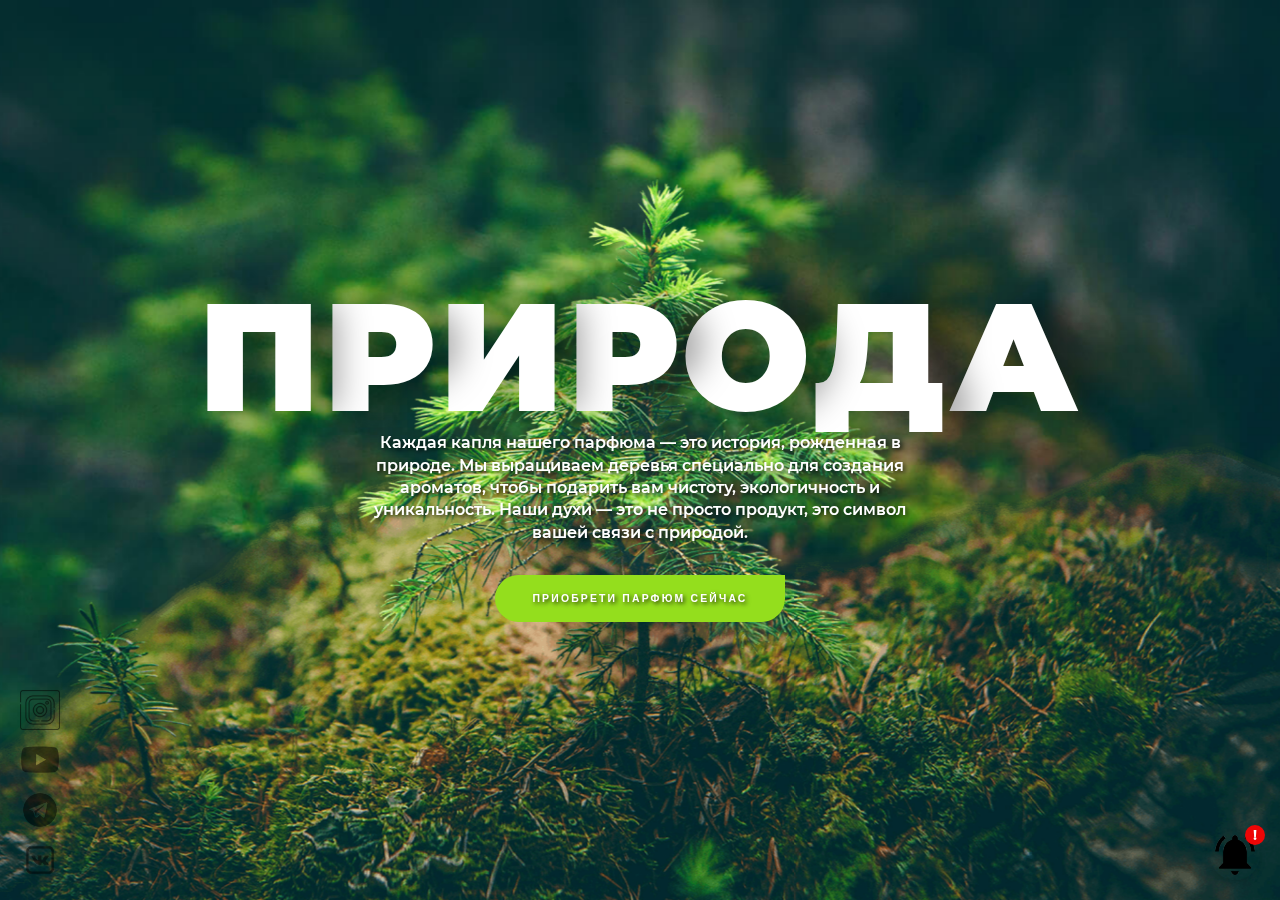
==== kurs/html/about.html @ 168da492 "2" ====
<!DOCTYPE html>
<html lang="en">
<head>
	<meta charset="UTF-8">
	<meta name="viewport" content="width=device-width, initial-scale=1.0">
	<title>Document</title>

	<script src="libs/btn/anim-menu-btn.min.js" defer></script>
	<link rel="stylesheet" href="libs/swiper/swiper-bundle.min.css">
	<script src="libs/swiper/swiper-bundle.min.js" defer></script>

	<link rel="stylesheet" href="css/main.css">
	<script src="js/app.js" defer></script>
</head>
<body>
	<div class="swiper slider">
		<div class="slider-ui">
			<div class="container header-wrapper">
				<div class="top-line">
					<div class="row">
						<div class="col col--left">
							<a href="#" class="logo">
								
							</a>
						</div>
						<div class="col col--center col--right col--lead">
							<nav class="main-menu">
								<ul>
									<li><a href="index.html">Главная</a></li>
									<li><a href="assortment.html">Ассортимент</a></li>
									<li><a href="about.html">О нас</a></li>
									<li><a href="contacts.html">Контакты</a></li>
									<li><a href="cart.html">Корзина</a></li>
								</ul>
							</nav>
						</div>
						
					</div>
				</div>
				<div class="header-content">
					<div class="header-content__slide active">
						<h1 class="letters">Природа</h1>
						<div class="header-content__info">
							<p>Каждая капля нашего парфюма — это история, рожденная в природе. Мы выращиваем деревья специально для создания ароматов, чтобы подарить вам чистоту, экологичность и уникальность. Наши духи — это не просто продукт, это символ вашей связи с природой.</p><br>
							<button class="button button--main" onclick="location.href='assortment.html'">Приобрети парфюм сейчас</button>
						</div>
					</div>
					<div class="header-content__slide">
						<h1 class="letters">Жизнь</h1>
						<div class="header-content__info">
							<p>Выбирая нас, вы выбираете не только аромат, но и будущее. С каждым приобретением вы поддерживаете высадку новых деревьев, которые становятся источником вдохновения и ингредиентов для наших духов.</p><br>
							<button class="button button--main" onclick="location.href='assortment.html'">Приобрети парфюм сейчас</button>
						</div>
					</div>
					<div class="header-content__slide">
						<h1 class="letters">Гармония</h1>
						<div class="header-content__info">
							<p>Выберите свой индивидуальный аромат, рожденный в гармонии с природой. Пусть каждый день наполняется нотами свежести, древесной теплотой и цветочной нежностью, которые будут сопровождать вас, куда бы вы ни отправились.</p><br>
							<button class="button button--main" onclick="location.href='assortment.html'">Приобрети парфюм сейчас</button>
						</div>
					</div>
				</div>
				<div class="header-bottom"></div>
			</div>
		</div>
		<div class="swiper-wrapper">
			<div class="swiper-slide slider__item">
				<div class="slider__layer" data-swiper-parallax="35%" style="background-image: url(img/slides/slide-1-layer-back.jpg);"></div>
				<div class="slider__layer" data-swiper-parallax="25%" style="background-image: url(img/slides/slide-1-layer-middle.png);"></div>
				<div class="slider__layer" data-swiper-parallax="14%" style="background-image: url(img/slides/slide-1-layer-front.png);"></div>
			</div>
			<div class="swiper-slide slider__item">
				<div class="slider__layer" data-swiper-parallax="35%" style="background-image: url(img/slides/slide-2-layer-back.jpg);"></div>
				<div class="slider__layer" data-swiper-parallax="25%" style="background-image: url(img/slides/slide-2-layer-middle.png);"></div>
				<div class="slider__layer" data-swiper-parallax="14%" style="background-image: url(img/slides/slide-2-layer-front.png);"></div>
			</div>
			<div class="swiper-slide slider__item">
				<div class="slider__layer" data-swiper-parallax="35%" style="background-image: url(img/slides/slide-3-layer-back.jpg);"></div>
				<div class="slider__layer" data-swiper-parallax="25%" style="background-image: url(img/slides/slide-3-layer-middle.png);"></div>
				<div class="slider__layer" data-swiper-parallax="14%" style="background-image: url(img/slides/slide-3-layer-front.png);"></div>
			</div>
		</div>
	</div>
<div class="notification-icon">
    <div class="icon">
		<img src="notification.png" alt="Уведомления" class="notification-image">
      <span class="notification-count">!</span>
    </div>
    <div class="notification-menu">
      <ul>
        <li><span class="list-number">1</span>Распродажа</li>
        <li><span class="list-number">2</span>Промокод</li>
        <li><span class="list-number">3</span>Скидки</li>
      </ul>
    </div>
  </div>
  <div class="social-links">
	<a href="https://www.instagram.com" target="_blank" class="social-icon">
	  <img src="instagram.png">
	</a>
	<a href="https://www.youtube.com" target="_blank" class="social-icon">
	  <img src="youtube.png">
	</a>
	<a href="https://t.me" target="_blank" class="social-icon">
	  <img src="telegram.png">
	</a>
	<a href="https://vk.com" target="_blank" class="social-icon">
	  <img src="vk.png">
	</a>
  </div>
  
</body>
</html>
---- kurs/html/css/main.css ----
@import '../libs/btn/anim-menu-btn.css';

@import '../css/vars.css';
@import '../css/grid.css';
/* Контейнер логотипа и текста */
.logo-container {
	display: flex; /* Включаем flexbox для горизонтального размещения */
	align-items: left; /* Выравниваем логотип и текст по вертикали */
	gap: 10px; /* Задаем расстояние между логотипом и текстом */
  }
  
  /* Логотип */
  .main-logo {
	max-height: 100px; /* Задаем максимальную высоту логотипа */
	width: auto; /* Сохраняем пропорции изображения */
  }
  
  /* Текст справа от логотипа */
  .logo-text {
	font-size: 24px; /* Размер шрифта текста */
	font-weight: bold; /* Жирный текст */
	color: #ffffff; /* Цвет текста */
  }
  
* {
	margin: 0;
	padding: 0;
	box-sizing: border-box;
}
.top-line {
    display: flex;
    justify-content: space-between;
    align-items: center;
    padding: 1rem 2rem;
}

.logo {
    margin-top: 0;
}

.submenu {
    position: absolute;
    top: 1rem;
    right: 1rem;
}
h1, p, .button {
    text-shadow: 2px 2px 4px rgba(0, 0, 0, 0.75); /* Черная окантовка */
}

.letters {
    text-shadow: 3px 3px 5px rgba(0, 0, 0, 0.75); /* Более заметная окантовка для крупных букв */
}

@media (max-width: 768px) {
    .top-line {
        flex-direction: row;
        justify-content: space-between;
    }

    .logo {
        align-self: flex-start;
    }

    .submenu {
        align-self: flex-start;
    }
}

html, body {
	height: 100%;
	background-color: #2B474B;
	color: var(--white-color);
}

/* Медиазапрос для экранов шириной до 768px */
@media (max-width: 768px) {
    /* Контейнер для логотипа и меню */
    .top-line {
        display: flex;
        flex-direction: column;
        align-items: flex-start;
        padding: 1rem;
    }

    /* Логотип сверху */
    .logo {
        margin-bottom: 0.5rem;
    }

    /* Кнопка-гамбургер */
    .submenu {
        display: block;
        background: none;
        border: none;
        font-size: 1.5rem;
        color: var(--white-color);
        cursor: pointer;
    }

    /* Скрытие меню по умолчанию */
    .main-menu {
		display: flex;
		justify-content: flex-start; /* Выравниваем пункты меню влево */
		align-items: center;
		gap: 20px; /* Интервал между элементами */
		opacity: 0; /* Для анимации */
		transform: translateY(-20px);
		transition: opacity 0.3s ease, transform 0.3s ease;
		pointer-events: none;
		position: relative; /* Для контроля размещения */
	}
	

    /* Стили для пунктов меню */
    .main-menu ul {
        flex-direction: column;
        align-items: center;
        margin: 0;
        padding: 4;
        list-style: none;
    }

    .main-menu li {
        margin: 1rem 0;
    }

    /* Отображение меню, если оно активно */
    .main-menu.active {
		opacity: 1;
		transform: translateY(0);
		pointer-events: auto;
	}
}
.main-menu {
    display: flex;
    justify-content: flex-end; /* Выравнивание меню вправо */
    align-items: center;
    gap: 20px; /* Интервал между элементами меню */
    opacity: 0;
    transform: translateY(-20px);
    transition: opacity 0.3s ease, transform 0.3s ease;
    pointer-events: none;
    position: relative; /* Оставляем для правильного позиционирования */
}

.main-menu.active {
    opacity: 1;
    transform: translateY(0);
    pointer-events: auto;
}

@font-face {
	font-family: montserrat-g;
	src: url(../fonts/Montserrat-Regular.woff2);
}

@font-face {
	font-family: montserrat-g;
	src: url(../fonts/Montserrat-Bold.woff2);
	font-weight: 700;
}

@font-face {
	font-family: montserrat-g;
	src: url(../fonts/Montserrat-Black.woff2);
	font-weight: 900;
}

@font-face {
	font-family: montserrat-g;
	src: url(../fonts/Montserrat-SemiBold.woff2);
	font-weight: 600;
}

body {
	font-size: 16px;
	font-family: montserrat-g, sans-serif;
}

.slider {
	height: 100%;
}

.slider__layer {
	position: absolute;
	inset: 0;
	background-size: cover;
	background-position: center;
	will-change: transform;
}

.slider__item {
	overflow: hidden;
	transform: scale(1.25)!important;
	transition: 2s ease!important;
}

.slider__item:not(.swiper-slide-active) {
	transform: scale(1)!important;
}

.slider-ui {
	position: absolute;
	z-index: 10;
	inset: 0;
}

.top-line {
	padding: 3.2em 0;
}

.logo {
	display: block;
}

.logo img {
	display: block;
	width: 15.5em;
}

.main-menu li {
	list-style-type: none;
	display: inline-block;
}

.main-menu li > * {
	color: var(--gray-color);
	text-transform: uppercase;
	font-weight: 700;
	text-decoration: none;
	font-size: .725em;
	letter-spacing: .25em;
	position: relative;
}

.main-menu li > *::before,
.main-menu li > *::after {
	content: '';
	display: inline-block;
	height: 2px;
	background-color: var(--green-color);
	width: 11.25px;
	vertical-align: middle;
	top: -1px;
	left: -1.5px;
	position: relative;
	border-radius: 10em;
	margin: 0 7.25px;
	visibility: hidden;
}

.main-menu li.active > *,
.main-menu li:hover > * {
	color: var(--white-color);
}

.main-menu li.active > *::before,
.main-menu li:hover > *::before,
.main-menu li.active > *::after,
.main-menu li:hover > *::after {
	visibility: visible;
}

.button {
	padding: 1.05em 2.6em;
	color: var(--white-color);
	background-color: var(--green-color);
	border: 1.5px solid transparent;
	border-radius: 10em 0 10em 10em;
	font-weight: 600;
	text-decoration: none;
	letter-spacing: .21em;
	text-transform: uppercase;
	font-size: .65em;
	cursor: pointer;
}

.button--top {
	background-color: transparent;
	border-color: var(--green-color);
	margin: 0 2em 0 3em;
}

.button--main {
	margin-top: 3em;
	padding: 1.6em 3.5em;
}

.button:hover {
	background-color: var(--green-color);
}

.submenu {
	--anim-menu-btn-color: var(--gray-color);
	--anim-menu-btn-gap: .195em;
	--anim-menu-btn-width: 1.08em;
}

.header-wrapper {
	display: flex;
	flex-direction: column;
	height: 100%;
}

.header-content {
	flex: 1;
	text-align: center;
	display: flex;
	justify-content: center;
	align-items: center;
	line-height: 1;
	flex-direction: column;
	height: 100%;
}

.header-content__slide {
	position: absolute;
}

.header-content h1 {
	font-size: calc(var(--index) * 7);
	text-transform: uppercase;
	font-weight: 900;
}

.header-content p {
	max-width: 560px;
	font-weight: 600;
	line-height: 1.4;
	display: inline-block;
}

.header-bottom {
	min-height: 120px;
}

/* Интервал между буквами */
.letters {
    font-size: clamp(2rem, 5vw, 6rem);
    letter-spacing: 0.40em;           
    text-transform: uppercase;       
    text-align: center;              
    margin: 0 auto;                  
}
@media (max-width: 768px) {
    .header-content h1 {
        font-size: 2.5rem; /* Уменьшение размера заголовка */
        line-height: 1.2;
        letter-spacing: 0.1em; /* Уменьшение интервала между буквами */
    }

    .header-content p {
        font-size: 1rem; /* Уменьшение текста описания */
        line-height: 1.5;
        padding: 0 1rem; /* Отступы для предотвращения обрезания текста */
    }

    .letters {
        font-size: 2rem; /* Размер букв на планшетах */
        letter-spacing: 0.2em; /* Уменьшение межбуквенного интервала */
    }
}

@media (max-width: 480px) {
    .header-content h1 {
        font-size: 2rem; /* Ещё меньше шрифт на телефонах */
		letter-spacing: 1.1em;
    }

    .header-content p {
        font-size: 0.9rem;
    }

    .letters {
        font-size: 1.5rem; /* Дополнительное уменьшение размера шрифта букв */
        letter-spacing: 2.5em;
    }
}
@media (max-width: 768px) {
    .button {
        padding: 0.8em 1.5em;
        font-size: 0.7em;
    }

    .button--main {
        margin-top: 2em;
    }
}

@media (max-width: 480px) {
    .button {
        padding: 0.6em 1.2em;
        font-size: 0.65em;
    }
}
@media (max-width: 480px) {
    body {
        padding: 0; /* Убираем внешние отступы */
    }

    .header-content {
        padding: 0 1rem; /* Отступы внутри контейнера */
    }

    .main-menu ul {
        padding: 0 1rem;
    }
}

.letters .letter {
	text-shadow: 25px 0 35px rgba(0 0 0 / .4);
	position: relative;
	margin-left: calc(var(--index) * -2.65);
	right: calc(var(--index) * -2.65);
	opacity: 0;
	top: -5em;
	transition: opacity var(--transition), top var(--transition);
}

.header-content__slide.active .letter {
	opacity: 1;
	top: 0;
}

.header-content__slide.active + * .letter {
	top: 5em;
}

.header-content__info {
	top: -18em;
	position: relative;
	opacity: 0;
	transition: opacity 1s ease, top 1.25s ease;
}

.header-content__slide.active .header-content__info {
	opacity: 1;
	top: 0;
}

.header-content__slide:has(* + .active .header-content__info),
.header-content__slide.active + * .header-content__info {
	top: 18em;
}

.slider-ui {
	pointer-events: none;
}

.logo, .main-menu, .button, .submenu {
	pointer-events: auto;
}






.notification-icon {
	position: fixed;
	bottom: 20px;
	right: 20px;
	z-index: 1000;
	user-select: none; /* Запрещает выделение значка */
  }
  
  .notification-icon .icon {
	position: relative;
	width: 50px;
	height: 50px;
	background-color: #ffffff00;
	border-radius: 50%;
	box-shadow: 0 4px 6px rgba(0, 0, 0, 0.1);
	cursor: pointer;
	display: flex;
	align-items: center;
	justify-content: center;
	transition: transform 0.3s ease; /* Плавная анимация при наведении */
  }
  
  .notification-icon .icon:hover {
	transform: scale(1.1); /* Увеличение значка при наведении */
  }
  
  .notification-icon .notification-count {
	position: absolute;
	top: -5px;
	right: -5px;
	background-color: #ed0606;
	color: #ffffff;
	font-size: 14px;
	font-weight: bold;
	width: 20px;
	height: 20px;
	border-radius: 50%;
	display: flex;
	align-items: center;
	justify-content: center;
  }
  
  .notification-icon .notification-menu {
	position: absolute;
	bottom: 70px;
	right: 0;
	background-color: #6200ea;
	color: #000000;
	border-radius: 8px;
	box-shadow: 0 4px 6px rgba(0, 0, 0, 0.1);
	overflow: hidden;
	opacity: 0;
	transform: scale(0.8) translateY(20px); /* Исходное состояние (уменьшенное и скрытое) */
	transition: opacity 0.4s ease, transform 0.4s ease; /* Плавная анимация появления */
	pointer-events: none; /* Скрывает взаимодействие, если меню закрыто */
  }
  
  .notification-icon .notification-menu ul {
	list-style: none;
	margin: 0;
	padding: 10px 0;
  }
  
  .notification-icon .notification-menu li {
	padding: 10px 20px;
	display: flex;
	align-items: center;
	border-bottom: 1px solid rgba(255, 255, 255, 0.1);
  }
  
  .notification-icon .notification-menu li:last-child {
	border-bottom: none;
  }
  
  .notification-icon .notification-menu .list-number {
	background-color: #ffffff;
	color: #6200ea;
	font-size: 12px;
	font-weight: bold;
	width: 20px;
	height: 20px;
	border-radius: 50%;
	display: flex;
	align-items: center;
	justify-content: center;
	margin-right: 10px;
  }
  
  /* Показываем меню при наведении */
  .notification-icon:hover .notification-menu {
	opacity: 1;
	transform: scale(1) translateY(0); /* Меню плавно увеличивается и выходит из значка */
	pointer-events: auto; /* Включаем взаимодействие */
  }
  
  
/* Основной контейнер для социальных ссылок */
.social-links {
	position: fixed;
	bottom: 20px;
	left: 20px;
	display: flex;
	flex-direction: column;
	gap: 10px;
	z-index: 1000;
  }
  
  /* Стили для иконок */
  .social-links .social-icon {
	display: block;
	width: 40px;
	height: 40px;
	opacity: 0.5; /* Полупрозрачность по умолчанию */
	transition: transform 0.3s ease, opacity 0.3s ease; /* Плавные переходы */
  }
  
  .social-links .social-icon img {
	width: 100%;
	height: 100%;
	object-fit: cover;
  }
  
  /* Эффекты при наведении */
  .social-links .social-icon:hover {
	transform: scale(1.2); /* Увеличение размеров */
	opacity: 1; /* Полная прозрачность */
  }
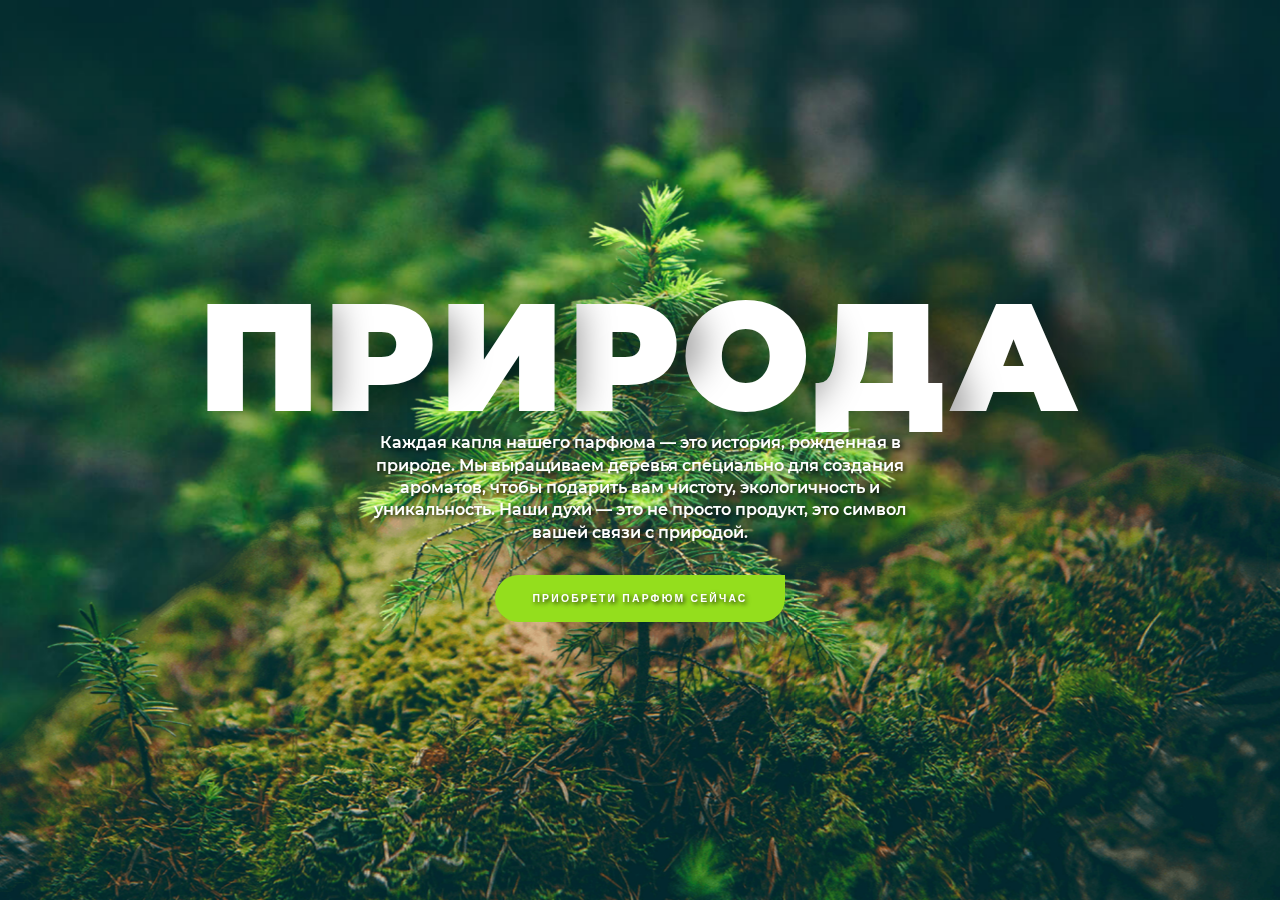
==== commit dc3a9657: "4" ====
--- a/kurs/html/about.html
+++ b/kurs/html/about.html
@@ -1,10 +1,11 @@
 <!DOCTYPE html>
 <html lang="en">
+
 <head>
 	<meta charset="UTF-8">
 	<meta name="viewport" content="width=device-width, initial-scale=1.0">
-	<title>Document</title>
-
+	<title>Raven Perfumery</title>
+	<link rel="icon" href="logotip.png" type="image/x-icon">
 	<script src="libs/btn/anim-menu-btn.min.js" defer></script>
 	<link rel="stylesheet" href="libs/swiper/swiper-bundle.min.css">
 	<script src="libs/swiper/swiper-bundle.min.js" defer></script>
@@ -19,7 +20,6 @@
 				<div class="top-line">
 					<div class="row">
 						<div class="col col--left">
-							<a href="#" class="logo">
 								
 							</a>
 						</div>
@@ -30,7 +30,7 @@
 									<li><a href="assortment.html">Ассортимент</a></li>
 									<li><a href="about.html">О нас</a></li>
 									<li><a href="contacts.html">Контакты</a></li>
-									<li><a href="cart.html">Корзина</a></li>
+									<li><a href="profile.html">Профиль</a></li>
 								</ul>
 							</nav>
 						</div>
@@ -81,33 +81,5 @@
 			</div>
 		</div>
 	</div>
-<div class="notification-icon">
-    <div class="icon">
-		<img src="notification.png" alt="Уведомления" class="notification-image">
-      <span class="notification-count">!</span>
-    </div>
-    <div class="notification-menu">
-      <ul>
-        <li><span class="list-number">1</span>Распродажа</li>
-        <li><span class="list-number">2</span>Промокод</li>
-        <li><span class="list-number">3</span>Скидки</li>
-      </ul>
-    </div>
-  </div>
-  <div class="social-links">
-	<a href="https://www.instagram.com" target="_blank" class="social-icon">
-	  <img src="instagram.png">
-	</a>
-	<a href="https://www.youtube.com" target="_blank" class="social-icon">
-	  <img src="youtube.png">
-	</a>
-	<a href="https://t.me" target="_blank" class="social-icon">
-	  <img src="telegram.png">
-	</a>
-	<a href="https://vk.com" target="_blank" class="social-icon">
-	  <img src="vk.png">
-	</a>
-  </div>
-  
 </body>
 </html>
